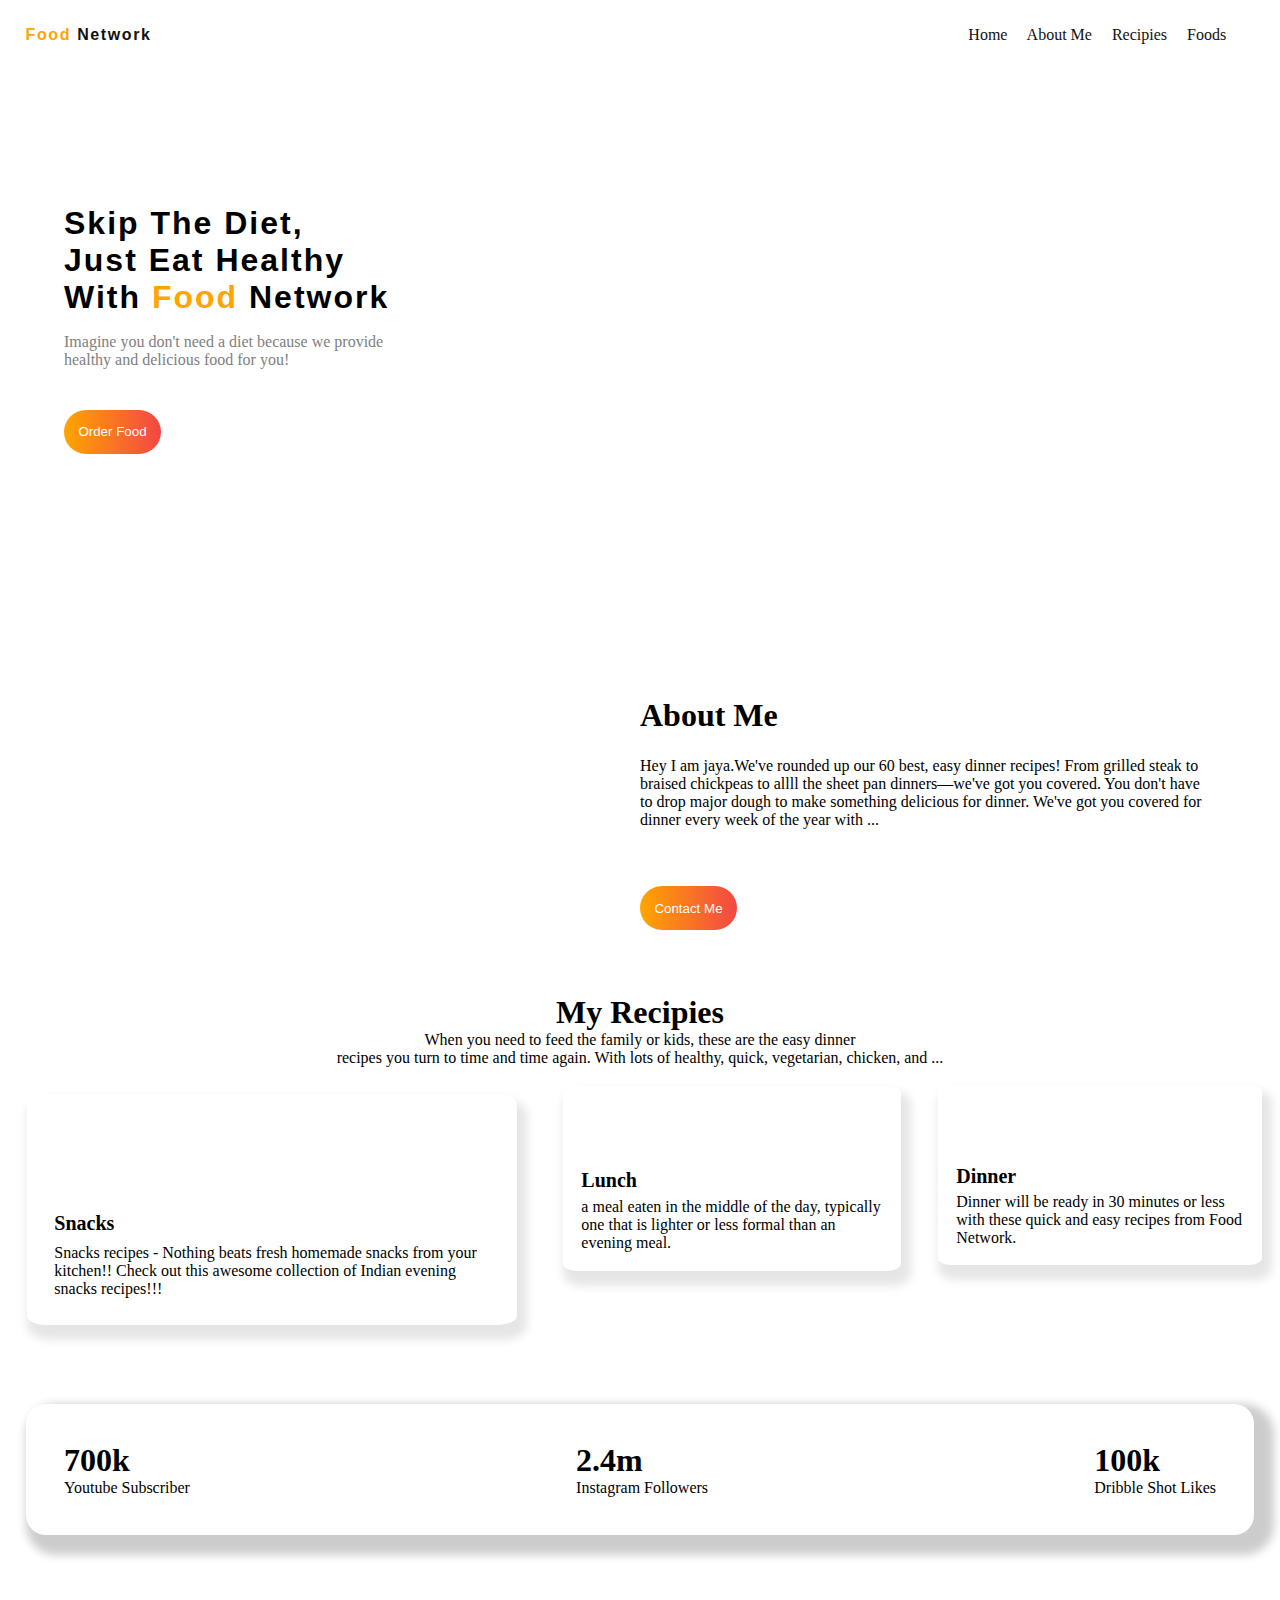
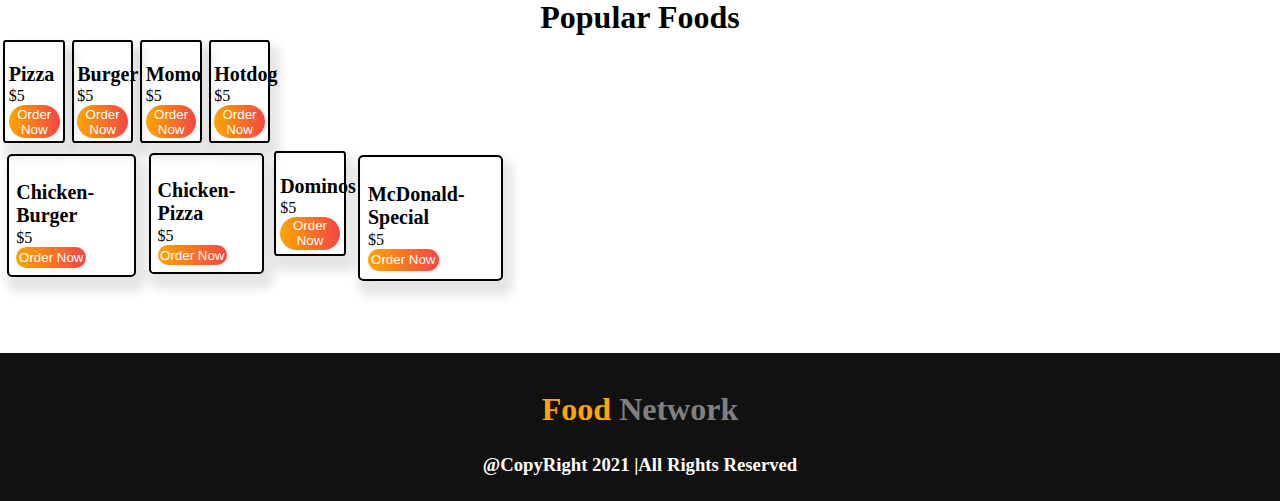
==== index.html @ a77052f6 "title" ====
<!DOCTYPE html>
<html lang="en">
<head>
    <meta charset="UTF-8">
    <meta http-equiv="X-UA-Compatible" content="IE=edge">
    <meta name="viewport" content="width=device-width, initial-scale=1.0">
    <title>Food Network</title>
    <link rel="stylesheet" href="./CSS/style.css">
</head>
<body>
    
    <!-- Nav Section Start -->
    <section class="navBar">
        <div class="topNav">

            <div class="logo">
                <a href="#welcome"><span>Food</span> Network</a>
            </div>
            
            <div class="navItems">
                <a href="#welcome">Home</a>
                <a href="#about">About Me</a>
                <a href="#recipies">Recipies</a>
                <a href="#foods">Foods</a>
            </div>
        </div>
    </section>

   
    <!-- Nav Section End -->
            <!-- -- 
            ----
            ------
            --------
            ----------- -->
    <!-- Welcome Section Start -->

    <section class="welcome" id="welcome">
        <div class="welcomeMain">
            <div class="welcomeLeft">
                <h1>Skip The Diet,<br>Just Eat Healthy
                <br>With <span>Food</span> Network</h1>

                <p>Imagine you don't need a diet because we provide
                    <br>healthy and delicious food for you!
                </p>
                <button><a href="https://syket112.github.io/food-network/order.html">Order Food</a></button>
            </div>

            <div class="welcomeRight">
                <img src="./img/Group 8425.png" alt="">
            </div>
        </div>
    </section>





    <!-- Welcome Section End -->
                <!-- 
            ----
            ------
            --------
            ----------- -->
    <!-- About Section Start -->
    

    <section class="about" id="about">

        <div class="aboutMain">
            <div class="aboutLeft">
                <img class="img-responsive" src="./img/Person Image.png" alt="">
            </div>

            <div class="aboutRight">
                <h1>About Me</h1>
                <p>Hey I am jaya.We've rounded up our 60 best, easy dinner recipes! From grilled steak to braised chickpeas to allll the sheet pan dinners—we've got you covered. You don't have to drop major dough to make something delicious for dinner. We'​ve got you covered for dinner every week of the year with ... </p>
                <button><a href="https://syket112.github.io/food-network/contact.html">Contact Me</a></button>
            </div>
        </div>

    </section>


    <!-- About Section End -->
              <!-- 
            ----
            ------
            --------
            ----------- -->
    <!-- Recipies Section Start -->

    <section class="recipies" id="recipies">


        <div class="recipiesMain">


            <div class="recipiesHead">
                <h1 class="text-center" >My Recipies</h1>
                <p class="text-center" >
                    When you need to feed the family or kids, these are the easy dinner<br> recipes you turn to time and time again. With lots of healthy, quick, vegetarian, chicken, and ...</p>
            </div>


            <div class="recipieControl">
                <div class="recipiesBox">
                    <div class="recBox">
                        <img class="img-responsive" src="./img/Project Cover1.jpg" alt="">

                        <div class="imgDesc">
                            <h2>Snacks</h2>
                            <p>Snacks recipes - Nothing beats fresh homemade snacks from your kitchen!! Check out this awesome collection of Indian evening snacks recipes!!!</p>
                        </div>
                    </div>
                    
                </div>

                <div class="recipiesBox">
                    <div class="recBox">
                        <img class="img-responsive"  src="./img/Project Cover.png" alt="">

                        <div class="imgDesc">
                            <h2>Lunch</h2>
                            <p>a meal eaten in the middle of the day, typically one that is lighter or less formal than an evening meal.</p>
                        </div>
                    </div>
                    
                </div>

                <div class="recipiesBox">
                    <div class="recBox">
                        <img class="img-responsive"  src="./img/Project Cover1.jpg" alt="">

                        <div class="imgDesc">
                            <h2>Dinner</h2>
                            <p>Dinner will be ready in 30 minutes or less with these quick and easy recipes from Food Network.</p>
                        </div>
                    </div>
                    
                </div>

            </div>

        </div>


    </section>

    <!-- Recipies Section End -->
                  <!-- 
                ----
                ------
                --------
                ----------- -->
    <!-- Status Bar Section Start -->

    
    <section class="statusBar">
        <div class="statusMain">
            <div class="status1">
                <h1>700k</h1>
                <p>Youtube Subscriber</p>
            </div>
            <div class="status2">
                <h1>2.4m</h1>
                <p>Instagram Followers</p>
            </div>
            <div class="status3">
                <h1>100k</h1>
                <p>Dribble Shot Likes</p>
            </div>
        </div>
    </section>


    <!-- Status Bar Section End -->
                    <!-- 
                ----
                ------
                --------
                ----------- -->
    <!-- Food Section Start -->

    <section class="foods" id="foods">


        <div class="foodsMain">


            <div class="foodsHead">
                <h1 class="text-center" >Popular Foods</h1>
               
            </div>

            <div class="foodArea">

                    <div class="foodsControl">
                        <div class="foodBox">
                            <div class="foodContainerBox">
                                <img class="img-responsive" src="./img/Project Cover.png" alt="">

                                <div class="imgDesc">
                                    <h2>Pizza</h2>
                                    <p>$5</p>
                                    <button>Order Now</button>
                                
                                </div>
                            </div>
                            
                        </div>
                    </div>



                    <div class="foodsControl">
                        <div class="foodBox">
                            <div class="foodContainerBox">
                                <img class="img-responsive" src="./img/Project Cover1.jpg" alt="">

                                <div class="imgDesc">
                                    <h2>Burger</h2>
                                    <p>$5</p>
                                    <button>Order Now</button>
                                
                                </div>
                            </div>
                            
                        </div>
                    </div>




                    <div class="foodsControl">
                        <div class="foodBox">
                            <div class="foodContainerBox">
                                <img class="img-responsive" src="./img/Project Cover.png" alt="">

                                <div class="imgDesc">
                                    <h2>Momo</h2>
                                    <p>$5</p>
                                    <button>Order Now</button>
                                
                                </div>
                            </div>
                            
                        </div>
                    </div>



                    <div class="foodsControl">
                        <div class="foodBox">
                            <div class="foodContainerBox">
                                <img class="img-responsive" src="./img/Project Cover1.jpg" alt="">

                                <div class="imgDesc">
                                    <h2>Hotdog</h2>
                                    <p>$5</p>
                                    <button>Order Now</button>
                                
                                </div>
                            </div>
                            
                        </div>
                    </div>

             </div>
          

               

        </div>


        <div class="foodArea">

            <div class="foodsControl">
                <div class="foodBox">
                    <div class="foodContainerBox">
                        <img class="img-responsive" src="./img/Project Cover.png" alt="">

                        <div class="imgDesc">
                            <h2>Chicken-Burger</h2>
                            <p>$5</p>
                            <button>Order Now</button>
                        
                        </div>
                    </div>
                    
                </div>
            </div>



            <div class="foodsControl">
                <div class="foodBox">
                    <div class="foodContainerBox">
                        <img class="img-responsive" src="./img/Project Cover1.jpg" alt="">

                        <div class="imgDesc">
                            <h2>Chicken-Pizza</h2>
                            <p>$5</p>
                            <button>Order Now</button>
                        
                        </div>
                    </div>
                    
                </div>
            </div>




            <div class="foodsControl">
                <div class="foodBox">
                    <div class="foodContainerBox">
                        <img class="img-responsive" src="./img/Project Cover.png" alt="">

                        <div class="imgDesc">
                            <h2>Dominos</h2>
                            <p>$5</p>
                            <button>Order Now</button>
                        
                        </div>
                    </div>
                    
                </div>
            </div>



            <div class="foodsControl">
                <div class="foodBox">
                    <div class="foodContainerBox">
                        <img class="img-responsive" src="./img/Project Cover1.jpg" alt="">

                        <div class="imgDesc">
                            <h2>McDonald-Special</h2>
                            <p>$5</p>
                            <button>Order Now</button>
                        
                        </div>
                    </div>
                    
                </div>
            </div>

     </div>
  

       

</div>


    </section>




    <!-- Food Section End -->
    <!-- Footer Section Start -->

    <section class="footer">
        <h1 class="text-center"><span>Food</span> Network</h1>
        <h3 class="text-center">@CopyRight 2021 |All Rights Reserved</h3>
    </section>

    <!-- Footer Section End -->
</body>
</html>
---- CSS/style.css ----
/* Universal Start */



*{
    margin: 0;
    padding: 0;
    box-sizing: border-box;
    scroll-behavior: smooth;
}

.text-center{
    text-align: center;
}

.secondary{
    color: orange;
}


img-responsive{
    width: 100%;
}


button{
    color: #fff;
    padding: 2.5%;
    background-image: linear-gradient(to right, orange ,rgb(243, 70, 70));
    border-radius: 25px;
    cursor: pointer;
    border: transparent;
    
}

 button:hover{
    background-image: linear-gradient(to left, orange ,rgb(243, 70, 70));
}

button a{
    text-decoration: none;
    color: #fff;
}



/* Universal End*/
/* <!-- -- 
----
------
--------
----------- --> */
/* <!-- Nav Section Start --> */

 

.topNav{
    display: flex;
    justify-content: space-between;
    padding: 2%;
    height: 10vh;
    
    
}

.navBar a{
    text-decoration: none;
    
}

.topNav .logo a{
    color: #111;
    font-weight: 900;
    letter-spacing: 0.1em;
    font-family: 'Franklin Gothic Medium', 'Arial Narrow', Arial, sans-serif;
}

.topNav .logo a span{
    color: orange;
}

.topNav .navItems{
    margin-right: 1%;
}

.topNav .navItems a{
    margin-right: 1em;
    color: #111;
}

.topNav .navItems a:hover{
    color: orange;
}


/* <!-- Nav Section End --> */
 /* <!-- -- 
----
------
--------
----------- -- !> */
/* Welcome Section Start */



.welcomeMain{
    display: flex;
    /* border: 2px solid; */
    margin: 0 5%;
}

.welcomeMain .welcomeLeft{
    padding-top: 10%; 
    width: 50%;
} 

.welcomeMain .welcomeRight{
    width: 50%;
    
    
}

.welcomeMain .welcomeRight img{
     max-width: 100%;
    max-height: 80vh;
} 

.welcomeLeft h1{
    font-size: 2em;
    padding-bottom: 3%;
    letter-spacing: 2px;
    font-weight: 800;
    font-family: 'Franklin Gothic Medium', 'Arial Narrow', Arial, sans-serif;
}

.welcomeLeft h1 span{
    color: orange;
    
}

.welcomeLeft p{
    color: gray;
    padding-bottom: 7%;
}



/* Welcome Section End */
 /* <!-- -- 
----
------
--------
----------- -- !> */
/* About Section Start */

section.about{
    background-image: url('./img/7.png');
    background-repeat: no-repeat;
    /* background-position: center; */
    /* width: 100vw; */
    /* border: 2px solid; */
    background-size: cover;
    
}

.aboutMain{
    display: flex;
    /* border: 2px solid; */
    margin: 0 5%;
    margin-top: 10%;
    

    
}

.aboutMain .aboutLeft{
    width: 50%;
    margin-top: 10%;
}

.aboutMain .aboutRight{
    width: 50%;
    margin-top: 10%;
}

.aboutMain .aboutRight h1{
    padding-bottom: 4%;
}
.aboutMain .aboutRight p{
    padding-bottom: 10%;
}

.aboutMain .aboutLeft img {
    max-width: 100%;
    max-height: 80vh;
    /* width: 100px; */
}






/* About Section End */
 /* <!-- -- 
----
------
--------
----------- -- !> */
/* Recipies Section Start */

.recipies{
    margin-top: 5%;
}

.recipieControl{
    display: flex;
}

.recBox{
    /* border: 2px solid; */
    padding: 5%;
    margin: 5%;
    box-shadow:5px 10px 10px 5px rgba(0, 0, 0, 0.1) ;
    border-radius: 4%;
    
}

.recBox img{
    max-width: 100%;
    margin-bottom: 20%;
    
}








/* Recipies Section End */
 /* <!-- -- 
----
------
--------
----------- -- !> */
/* Status Bar Start */

.statusBar{
    /* border: 2px solid; */
    margin: 4% 2%;
    padding: 3%;
    box-shadow:10px 10px 10px 10px  rgba(0, 0, 0, 0.2) ;
    border-radius: 20px;
}

.statusMain{
    display: flex;
    justify-content: space-between;
}
/* Status Bar End */
 /* <!-- -- 
----
------
--------
----------- -- !> */
/* Food Setcion Start */



.foods{
    margin-top: 5%;
}

.foodArea{
    display: flex;
    
}


.foodBox{
    /* border: 2px solid; */
    padding: 5%;
    margin: 5%;
    box-shadow:5px 10px 10px 5px rgba(0, 0, 0, 0.1) ;
    border-radius: 4%;
    border: 2px solid;

    
    
}

.foodBox img{
    max-width: 100%;
    
    
}

.imgDesc h2 {
    width: 100%;
    font-size: 20px;
    font-weight: 900;
    padding-bottom: 2%;
}



/* Food Setcion End */
/* footer Start */
section.footer{
    background-color: #111;
    margin-top: 5%;

}
.footer h1 span{
    color: orange;
}
.footer h1{
    color: gray;
    padding-top: 3%;
}

.footer h3{
    color: #fff;
    padding: 2% 0;
}
/* footer end */
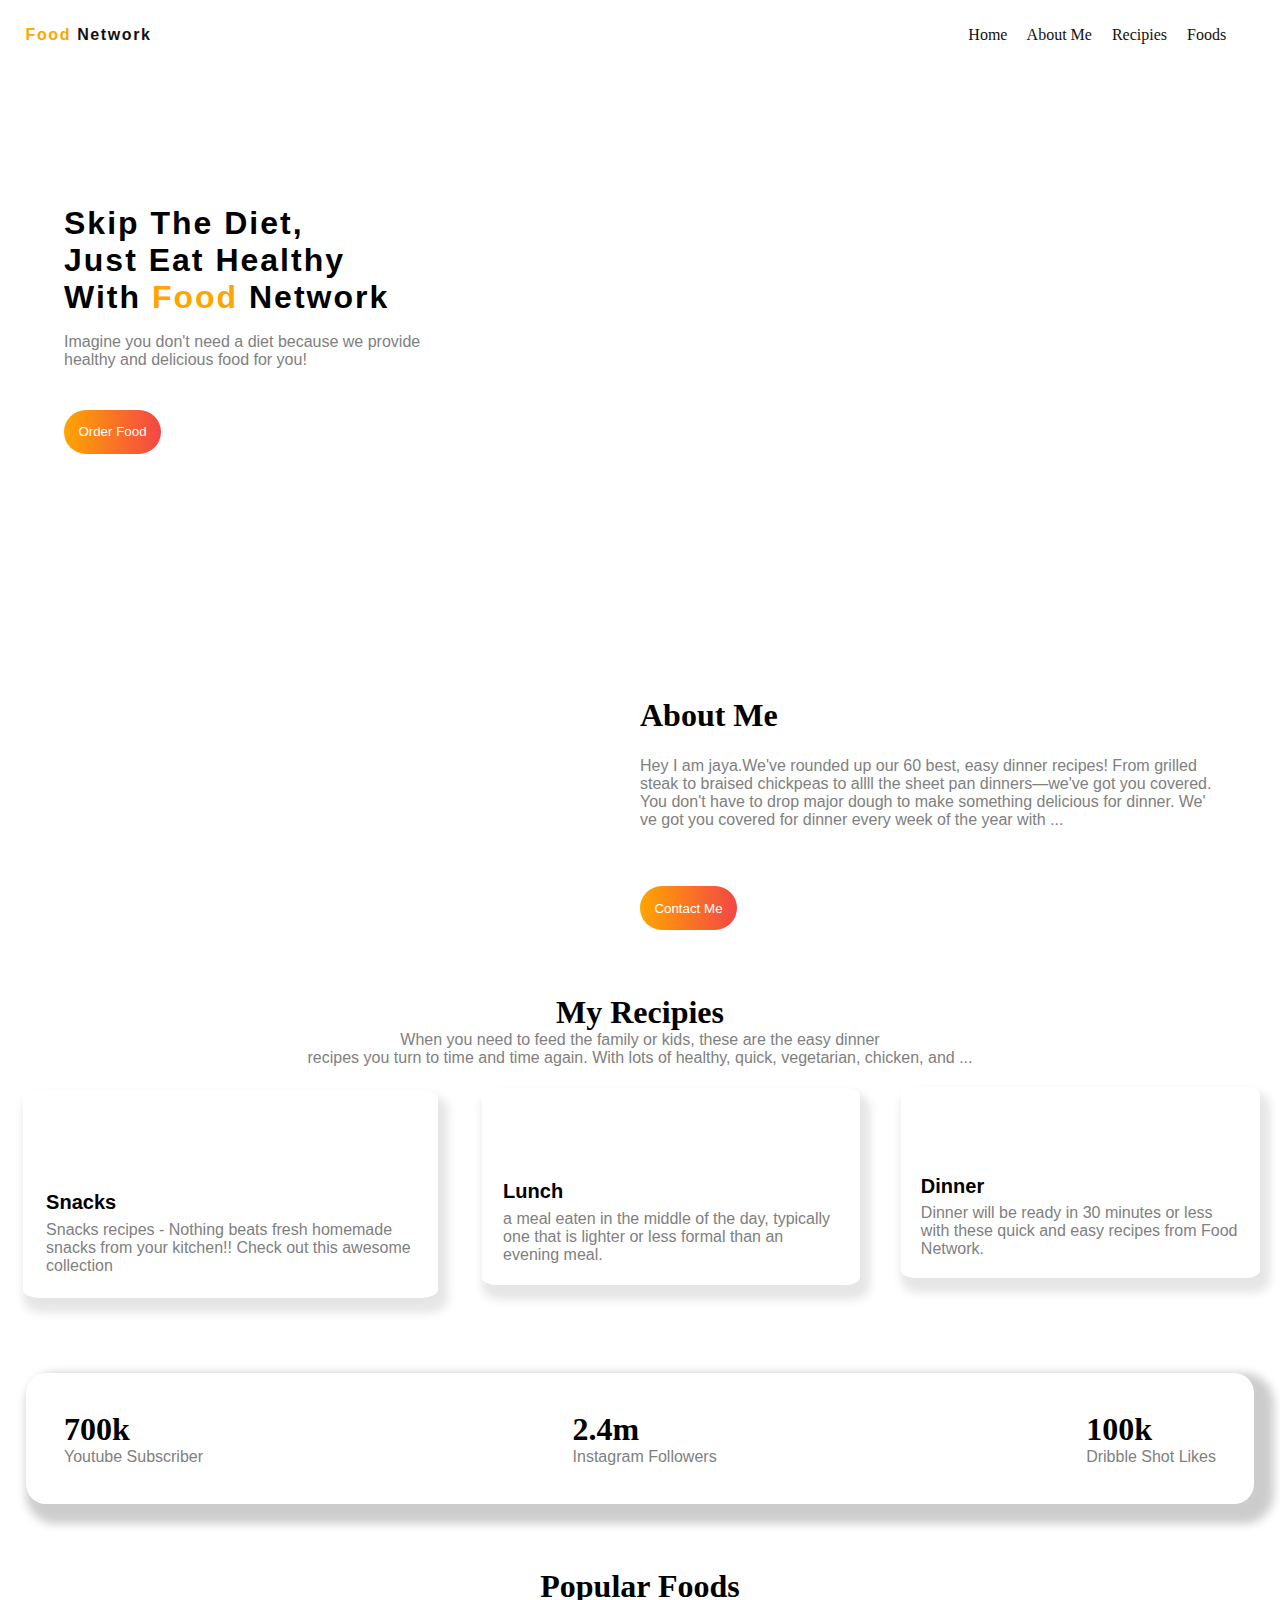
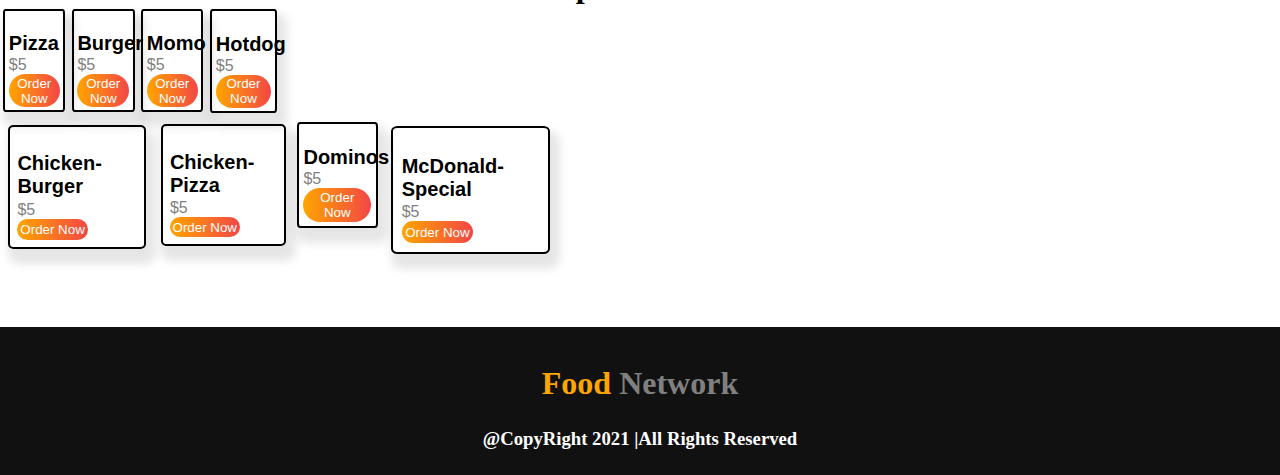
==== commit bdba2963: "img" ====
--- a/index.html
+++ b/index.html
@@ -111,7 +111,7 @@
 
                         <div class="imgDesc">
                             <h2>Snacks</h2>
-                            <p>Snacks recipes - Nothing beats fresh homemade snacks from your kitchen!! Check out this awesome collection of Indian evening snacks recipes!!!</p>
+                            <p>Snacks recipes - Nothing beats fresh homemade snacks from your kitchen!! Check out this awesome collection </p>
                         </div>
                     </div>
                     
--- a/CSS/style.css
+++ b/CSS/style.css
@@ -21,6 +21,15 @@
 
 img-responsive{
     width: 100%;
+}
+h2{
+    font-family:'Trebuchet MS', 'Lucida Sans Unicode', 'Lucida Grande', 'Lucida Sans', Arial, sans-serif;
+    
+}
+
+p{
+    font-family: Verdana, Geneva, Tahoma, sans-serif;
+    color: gray;
 }
 
 
@@ -155,7 +164,7 @@
 /* About Section Start */
 
 section.about{
-    background-image: url('./img/7.png');
+    background-image: url('../img/7.png');
     background-repeat: no-repeat;
     /* background-position: center; */
     /* width: 100vw; */
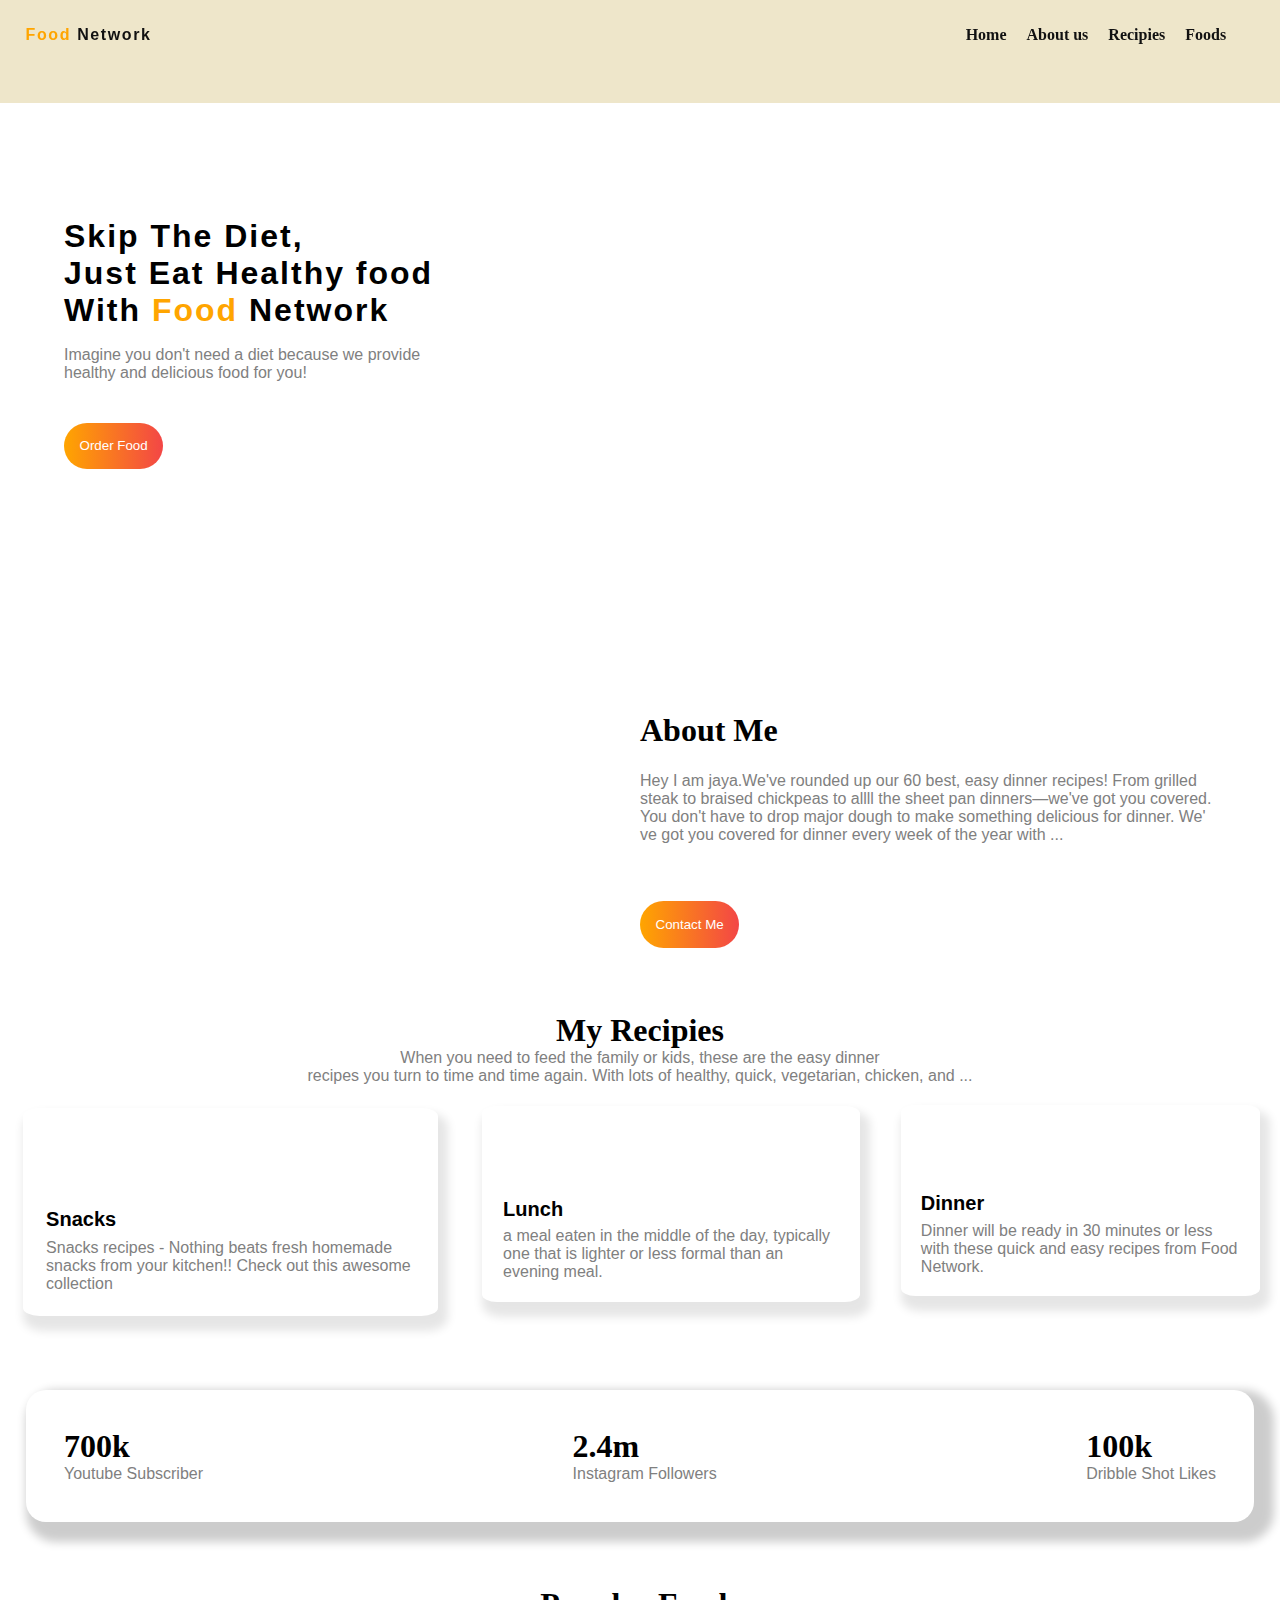
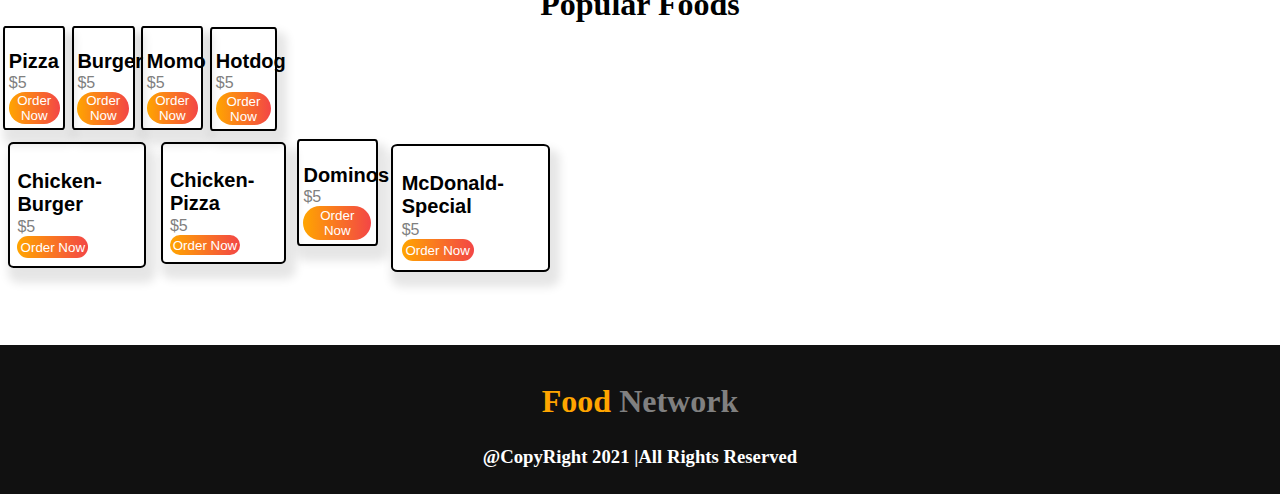
==== commit f3a40dc4: "All files are changed" ====
--- a/index.html
+++ b/index.html
@@ -19,7 +19,7 @@
             
             <div class="navItems">
                 <a href="#welcome">Home</a>
-                <a href="#about">About Me</a>
+                <a href="#about">About us</a>
                 <a href="#recipies">Recipies</a>
                 <a href="#foods">Foods</a>
             </div>
@@ -38,7 +38,7 @@
     <section class="welcome" id="welcome">
         <div class="welcomeMain">
             <div class="welcomeLeft">
-                <h1>Skip The Diet,<br>Just Eat Healthy
+                <h1>Skip The Diet,<br>Just Eat Healthy food
                 <br>With <span>Food</span> Network</h1>
 
                 <p>Imagine you don't need a diet because we provide
@@ -222,7 +222,7 @@
                                 <div class="imgDesc">
                                     <h2>Burger</h2>
                                     <p>$5</p>
-                                    <button>Order Now</button>
+                                    <button><a href="https://syket112.github.io/food-network/order.html">Order Now</a></button>
                                 
                                 </div>
                             </div>
@@ -241,7 +241,7 @@
                                 <div class="imgDesc">
                                     <h2>Momo</h2>
                                     <p>$5</p>
-                                    <button>Order Now</button>
+                                    <button><a href="https://syket112.github.io/food-network/order.html">Order Now</a></button>
                                 
                                 </div>
                             </div>
@@ -259,7 +259,7 @@
                                 <div class="imgDesc">
                                     <h2>Hotdog</h2>
                                     <p>$5</p>
-                                    <button>Order Now</button>
+                                    <button><a href="https://syket112.github.io/food-network/order.html">Order Now</a></button>
                                 
                                 </div>
                             </div>
@@ -285,7 +285,7 @@
                         <div class="imgDesc">
                             <h2>Chicken-Burger</h2>
                             <p>$5</p>
-                            <button>Order Now</button>
+                            <button><a href="https://syket112.github.io/food-network/order.html">Order Now</a></button>
                         
                         </div>
                     </div>
@@ -303,7 +303,7 @@
                         <div class="imgDesc">
                             <h2>Chicken-Pizza</h2>
                             <p>$5</p>
-                            <button>Order Now</button>
+                            <button><a href="https://syket112.github.io/food-network/order.html">Order Now</a></button>
                         
                         </div>
                     </div>
@@ -322,7 +322,7 @@
                         <div class="imgDesc">
                             <h2>Dominos</h2>
                             <p>$5</p>
-                            <button>Order Now</button>
+                            <button><a href="https://syket112.github.io/food-network/order.html">Order Now</a></button>
                         
                         </div>
                     </div>
@@ -340,7 +340,7 @@
                         <div class="imgDesc">
                             <h2>McDonald-Special</h2>
                             <p>$5</p>
-                            <button>Order Now</button>
+                            <button><a href="https://syket112.github.io/food-network/order.html">Order Now</a></button>
                         
                         </div>
                     </div>
--- a/CSS/style.css
+++ b/CSS/style.css
@@ -35,7 +35,7 @@
 
 button{
     color: #fff;
-    padding: 2.5%;
+    padding: 2.7%;
     background-image: linear-gradient(to right, orange ,rgb(243, 70, 70));
     border-radius: 25px;
     cursor: pointer;
@@ -62,19 +62,27 @@
 ----------- --> */
 /* <!-- Nav Section Start --> */
 
- 
+ .navBar{
+    position: sticky;
+    top: 0;
+    background-color: rgba(221, 205, 150, 0.5);
+    padding-bottom: 1%;
+ }
 
 .topNav{
     display: flex;
     justify-content: space-between;
     padding: 2%;
     height: 10vh;
-    
+
+  
     
 }
 
 .navBar a{
     text-decoration: none;
+    font-weight: 800;
+    
     
 }
 
